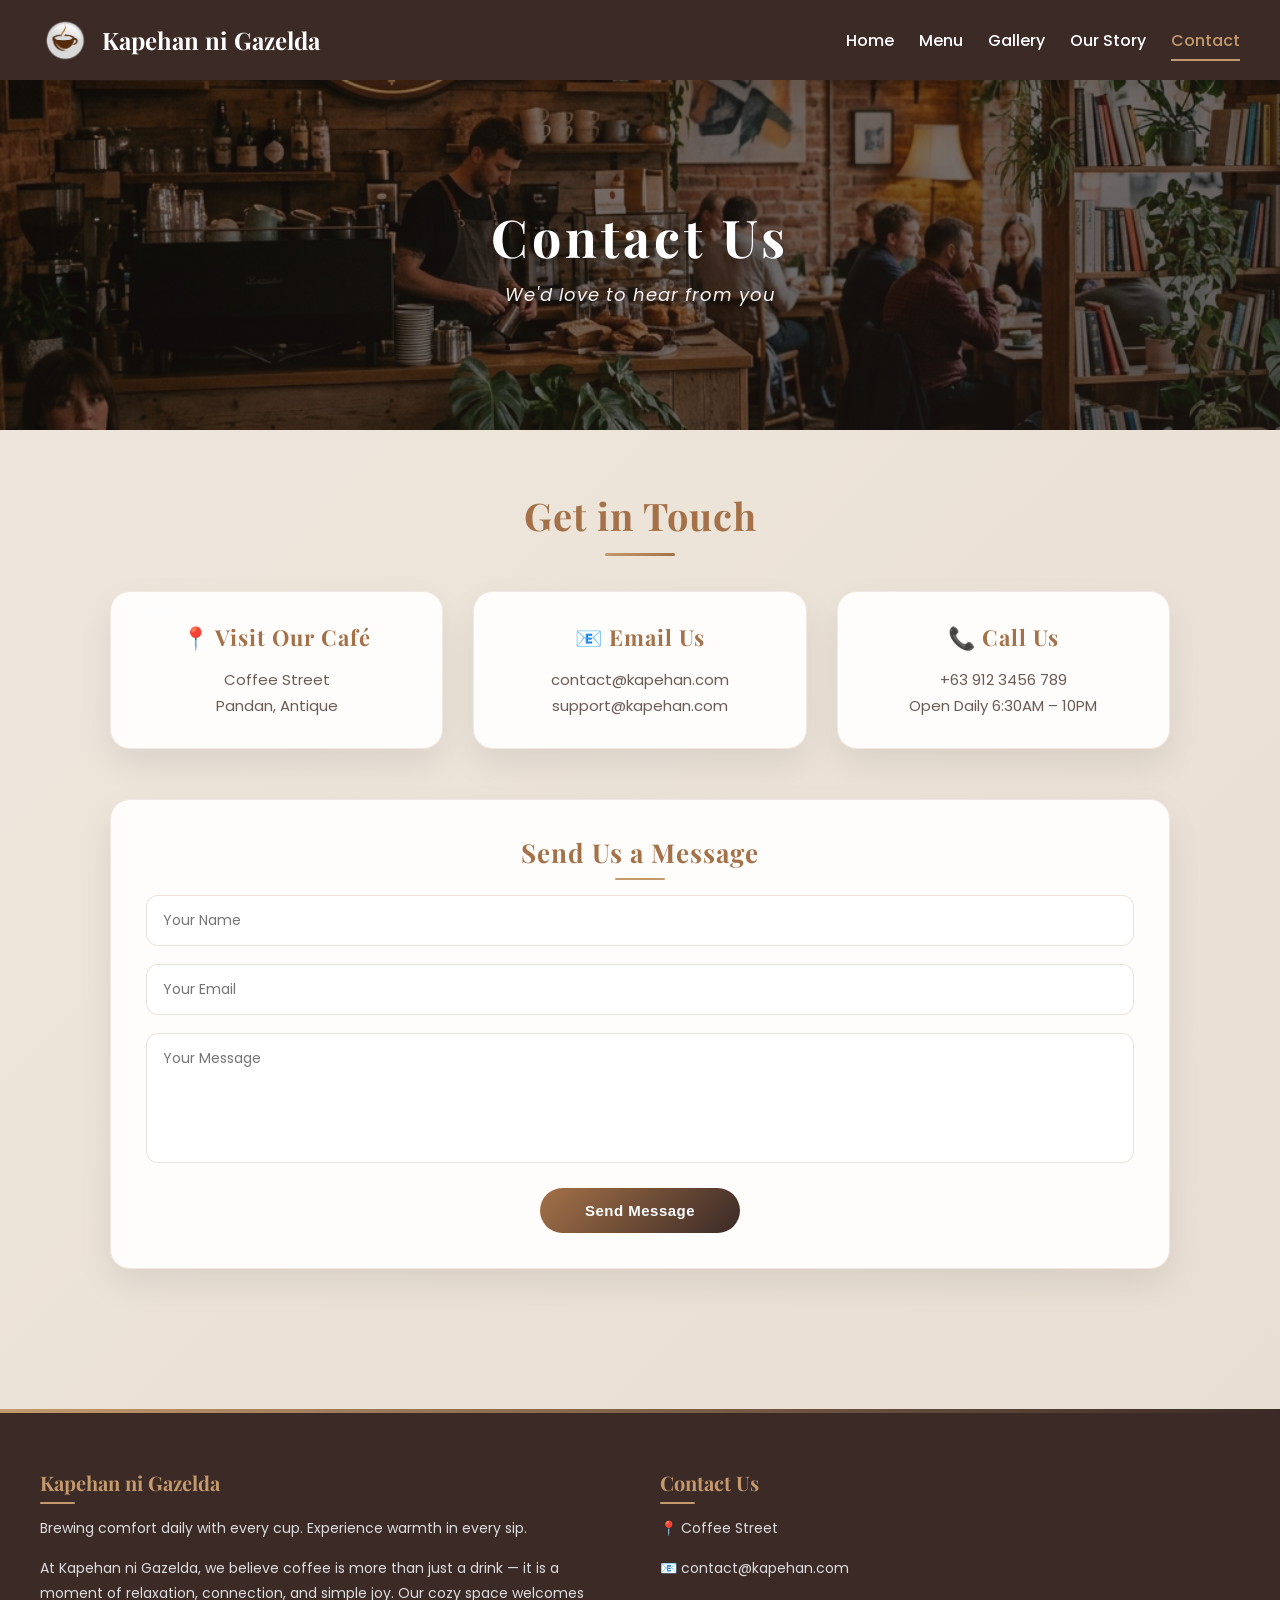
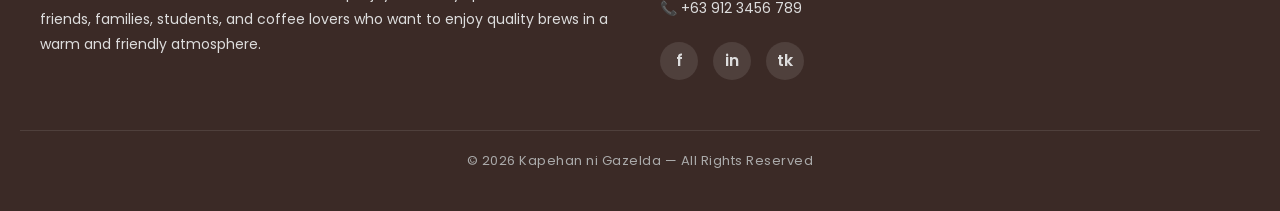
==== contact.html @ 5cd7ff51 "initial upload - gazelda coffee website" ====
<!DOCTYPE html>
<html lang="en">
<head>
<meta charset="UTF-8">
<meta name="viewport" content="width=device-width, initial-scale=1.0">
<title>Kapehan ni Gazelda — Contact</title>
<link href="https://fonts.googleapis.com/css2?family=Playfair+Display:wght@500;600;700;800&family=Poppins:wght@300;400;500;600&display=swap" rel="stylesheet">
<link rel="stylesheet" href="css/style.css">
</head>

<body>

<!-- ===== NAVBAR ===== -->
<div class="topbar">
  <div class="logo">
    <img src="images/logo.png" alt="LOGO"> 
    <span>Kapehan ni Gazelda</span>
  </div>
  <div class="nav">
    <a href="index.html">Home</a>
    <a href="menu.html">Menu</a>
    <a href="gallery.html">Gallery</a>
    <a href="our-story.html">Our Story</a>
    <a href="contact.html" class="active">Contact</a>
  </div>
</div>

<!-- ===== PAGE HEADER ===== -->
<div class="page-header">
  <img src="images/4.png" alt="Contact Header">
  <div class="overlay"></div>
  <div class="header-text">
    <h1>Contact Us</h1>
    <p>We'd love to hear from you</p>
  </div>
</div>

<!-- ===== CONTACT SECTION ===== -->
<section class="contact-section">
  <h2 class="contact-title">Get in Touch</h2>

  <div class="contact-grid">
    <div class="contact-card">
      <h3>📍 Visit Our Café</h3>
      <p>Coffee Street<br>Pandan, Antique</p>
    </div>

    <div class="contact-card">
      <h3>📧 Email Us</h3>
      <p>contact@kapehan.com<br>support@kapehan.com</p>
    </div>

    <div class="contact-card">
      <h3>📞 Call Us</h3>
      <p>+63 912 3456 789<br>Open Daily 6:30AM – 10PM</p>
    </div>
  </div>

  <div class="contact-form">
    <h3>Send Us a Message</h3>
    <input type="text" placeholder="Your Name">
    <input type="email" placeholder="Your Email">
    <textarea placeholder="Your Message"></textarea>
    <button>Send Message</button>
  </div>
</section>

<!-- ===== FOOTER (same sa ibang pages) ===== -->
<footer>
<div class="footer-container">
<div class="footer-col">
<h4>Kapehan ni Gazelda</h4>
<p>Brewing comfort daily with every cup. Experience warmth in every sip.</p>
<p>At Kapehan ni Gazelda, we believe coffee is more than just a drink — it is a moment of relaxation, connection, and simple joy. Our cozy space welcomes friends, families, students, and coffee lovers who want to enjoy quality brews in a warm and friendly atmosphere.</p>
</div>

<div class="footer-col">
<h4>Contact Us</h4>
<p>📍 Coffee Street</p>
<p>📧 contact@kapehan.com</p>
<p>📞 +63 912 3456 789</p>
<div class="social-icons">
<a href="#">f</a>
<a href="#">in</a>
<a href="#">tk</a>
</div>
</div>
</div>
<div class="copyright">
© 2026 Kapehan ni Gazelda — All Rights Reserved
</div>
</footer>

</body>
</html>
---- css/style.css ----
/* ============================================ */
/* KAPEHAN NI GAZELDA - MASTER STYLESHEET      */
/* ============================================ */

/* ===== VARIABLES ===== */
:root {
    --coffee: #3B2A26;
    --coffee-light: #5C4033;
    --accent: #A47148;
    --accent-gold: #C49A6C;
    --bg: #EFE7DE;
    --bg-dark: #E8DDD1;
    --text: #2A2A2A;
    --text-light: #6B5B55;
    --glass-bg: rgba(255, 255, 255, 0.92);
    --glass-border: rgba(164, 113, 72, 0.15);
}

/* ===== RESET & BASE ===== */
* {
    margin: 0;
    padding: 0;
    box-sizing: border-box;
    scroll-behavior: smooth;
}

body {
    font-family: 'Poppins', sans-serif;
    background: linear-gradient(135deg, var(--bg) 0%, var(--bg-dark) 100%);
    color: var(--text);
    overflow-x: hidden;
}

/* ============================================ */
/* ===== TOPBAR / NAVBAR ===== */
/* ============================================ */
.topbar {
    display: flex;
    justify-content: space-between;
    align-items: center;
    padding: 15px 40px;
    background: var(--coffee);
    flex-wrap: wrap;
    gap: 15px;
    position: sticky;
    top: 0;
    z-index: 1000;
    box-shadow: 0 4px 20px rgba(0, 0, 0, 0.1);
}

.logo {
    display: flex;
    align-items: center;
    gap: 12px;
    font-size: 24px;
    font-weight: bold;
    color: white;
    font-family: 'Playfair Display', serif;
}

.logo img {
    width: 50px;
    transition: transform 0.3s ease;
}

.logo:hover img {
    transform: rotate(5deg);
}

.nav {
    display: flex;
    gap: 25px;
    flex-wrap: wrap;
}

.nav a {
    color: white;
    text-decoration: none;
    font-weight: 500;
    transition: 0.3s;
    padding: 8px 0;
    position: relative;
}

.nav a::after {
    content: '';
    position: absolute;
    bottom: 0;
    left: 0;
    width: 0;
    height: 2px;
    background: var(--accent-gold);
    transition: width 0.3s ease;
}

.nav a:hover::after,
.nav a.active::after {
    width: 100%;
}

.nav a:hover {
    color: var(--accent-gold);
}

.nav a.active {
    color: var(--accent-gold);
}

/* ============================================ */
/* ===== PAGE HEADER ===== */
/* ============================================ */
.page-header {
    position: relative;
    text-align: center;
    color: white;
    overflow: hidden;
}

.page-header img {
    width: 100%;
    height: 350px;
    object-fit: cover;
    display: block;
}

.page-header .overlay {
    position: absolute;
    top: 0;
    left: 0;
    width: 100%;
    height: 100%;
    background: linear-gradient(135deg, rgba(30, 20, 18, 0.45) 0%, rgba(30, 20, 18, 0.7) 100%);
}

.page-header .header-text {
    position: absolute;
    top: 50%;
    left: 50%;
    transform: translate(-50%, -50%);
    text-align: center;
    width: 90%;
}

.page-header h1 {
    font-family: 'Playfair Display', serif;
    font-size: 52px;
    letter-spacing: 4px;
    margin-bottom: 10px;
    text-shadow: 2px 2px 12px rgba(0, 0, 0, 0.3);
    font-weight: 700;
}

.page-header p {
    font-size: 18px;
    opacity: 0.95;
    letter-spacing: 1px;
    font-style: italic;
    text-shadow: 1px 1px 4px rgba(0, 0, 0, 0.2);
}

/* ============================================ */
/* ===== HOME PAGE SPECIFIC ===== */
/* ============================================ */

/* Brand & Tagline */
.brand {
    display: flex;
    align-items: center;
    gap: 10px;
    font-size: 38px;
    font-weight: bold;
    margin: 25px;
    color: #5C4033;
    font-family: 'Playfair Display', serif;
    letter-spacing: 2px;
}

.brand img {
    width: 70px;
    transition: transform 0.3s ease;
}

.brand:hover img {
    transform: rotate(5deg);
}

.tagline {
    margin-left: 25px;
    color: var(--coffee-light);
    margin-bottom: 30px;
    font-style: italic;
    position: relative;
    display: inline-block;
}

.tagline::after {
    content: '';
    position: absolute;
    bottom: -8px;
    left: 0;
    width: 40px;
    height: 2px;
    background: var(--accent-gold);
    border-radius: 2px;
}

/* Hero Section - may img tag at overlay */
.hero {
    position: relative;
    text-align: center;
    color: white;
    overflow: hidden;
}

.hero img {
    width: 100%;
    height: 400px;
    object-fit: cover;
    display: block;
}

.hero-overlay {
    position: absolute;
    top: 0;
    left: 0;
    width: 100%;
    height: 100%;
    background: linear-gradient(rgba(0, 0, 0, 0.35), rgba(0, 0, 0, 0.5));
}

.hero-text {
    position: absolute;
    top: 50%;
    left: 50%;
    transform: translate(-50%, -50%);
    text-align: center;
    width: 90%;
}

.hero-text h1 {
    font-size: 48px;
    margin-bottom: 15px;
    font-family: 'Playfair Display', serif;
    letter-spacing: 2px;
    text-shadow: 2px 2px 8px rgba(0, 0, 0, 0.3);
}

.hero-text p {
    font-size: 20px;
    opacity: 0.95;
    text-shadow: 1px 1px 4px rgba(0, 0, 0, 0.2);
}

/* Main Section (Sidebar + Article) */
.home-section {
    display: flex;
    flex-wrap: wrap;
    padding: 50px 20px;
    gap: 30px;
    max-width: 1400px;
    margin: 0 auto;
}

/* Cards (Glassmorphism) */
.card {
    background: var(--glass-bg);
    backdrop-filter: blur(12px);
    border-radius: 24px;
    padding: 35px;
    box-shadow: 0 15px 40px rgba(0, 0, 0, 0.08);
    border: 1px solid var(--glass-border);
    transition: all 0.4s cubic-bezier(0.2, 0.9, 0.4, 1.1);
}

.card:hover {
    transform: translateY(-6px);
    box-shadow: 0 25px 50px rgba(0, 0, 0, 0.12);
    border-color: var(--accent-gold);
}

/* Sidebar Navigation */
.sidebar-nav {
    flex: 1 1 30%;
    min-width: 250px;
}

.sidebar-nav ul {
    list-style: none;
}

.sidebar-nav ul li {
    margin: 20px 0;
}

.sidebar-nav ul li a {
    text-decoration: none;
    color: var(--coffee);
    font-weight: 600;
    font-size: 16px;
    display: block;
    padding: 12px 15px;
    border-radius: 12px;
    transition: all 0.3s ease;
    position: relative;
}

.sidebar-nav ul li a::before {
    content: '';
    position: absolute;
    bottom: 0;
    left: 0;
    width: 0;
    height: 2px;
    background: var(--accent-gold);
    transition: width 0.3s ease;
}

.sidebar-nav ul li a:hover::before {
    width: 30px;
}

.sidebar-nav ul li a:hover {
    background: rgba(164, 113, 72, 0.08);
    color: var(--accent);
    transform: translateX(8px);
}

/* Article */
.article-home {
    flex: 1 1 65%;
    min-width: 300px;
}

.article-home h2 {
    color: var(--coffee);
    margin-bottom: 20px;
    font-family: 'Playfair Display', serif;
    font-size: 32px;
    letter-spacing: 1px;
    position: relative;
    display: inline-block;
}

.article-home h2::after {
    content: '';
    position: absolute;
    bottom: -10px;
    left: 0;
    width: 60px;
    height: 3px;
    background: var(--accent-gold);
    border-radius: 2px;
}

.article-home p {
    margin-bottom: 18px;
    line-height: 1.8;
    color: var(--text-light);
    text-align: justify;
    font-size: 15px;
}

/* CTA Button */
.cta-btn {
    display: inline-block;
    margin-top: 25px;
    padding: 14px 32px;
    border-radius: 50px;
    border: none;
    background: var(--coffee);
    color: white;
    cursor: pointer;
    transition: all 0.3s ease;
    font-weight: 600;
    font-size: 15px;
    letter-spacing: 0.5px;
    position: relative;
    overflow: hidden;
    z-index: 1;
}

.cta-btn::before {
    content: '';
    position: absolute;
    top: 0;
    left: -100%;
    width: 100%;
    height: 100%;
    background: linear-gradient(90deg, transparent, rgba(255, 255, 255, 0.2), transparent);
    transition: left 0.5s ease;
    z-index: -1;
}

.cta-btn:hover::before {
    left: 100%;
}

.cta-btn:hover {
    background: var(--accent);
    transform: translateY(-3px);
    box-shadow: 0 10px 25px rgba(164, 113, 72, 0.4);
}

/* ============================================ */
/* ===== MENU PAGE SPECIFIC ===== */
/* ============================================ */

.menu-intro {
    max-width: 800px;
    margin: 50px auto 20px;
    text-align: center;
    padding: 0 20px;
}

.menu-intro p {
    font-size: 17px;
    line-height: 1.8;
    color: var(--text-light);
    font-style: italic;
}

.category-tabs {
    display: flex;
    justify-content: center;
    flex-wrap: wrap;
    gap: 15px;
    margin: 25px auto 45px;
    padding: 0 20px;
}

.category-tab {
    padding: 10px 28px;
    border-radius: 50px;
    background: rgba(255, 255, 255, 0.7);
    backdrop-filter: blur(10px);
    border: 1px solid var(--glass-border);
    font-weight: 600;
    font-size: 15px;
    cursor: pointer;
    transition: all 0.3s;
    color: var(--coffee);
    font-family: 'Poppins', sans-serif;
}

.category-tab:hover {
    background: var(--accent);
    color: white;
    transform: translateY(-2px);
    box-shadow: 0 8px 20px rgba(164, 113, 72, 0.3);
}

.category-tab.active {
    background: var(--accent);
    color: white;
    border-color: var(--accent);
    box-shadow: 0 4px 15px rgba(164, 113, 72, 0.4);
}

.menu-category {
    max-width: 1200px;
    margin: 0 auto 80px;
    padding: 0 20px;
    display: none;
    animation: fadeInUp 0.6s ease;
}

.menu-category.active-category {
    display: block;
}

.menu-heading {
    text-align: center;
    font-family: 'Playfair Display', serif;
    font-size: 34px;
    color: var(--accent);
    margin-bottom: 45px;
    position: relative;
}

.menu-heading::after {
    content: '';
    position: absolute;
    bottom: -12px;
    left: 50%;
    transform: translateX(-50%);
    width: 70px;
    height: 3px;
    background: var(--accent-gold);
    border-radius: 2px;
}

.menu-grid {
    display: grid;
    grid-template-columns: repeat(4, 1fr);
    gap: 25px;
}

.menu-card {
    background: var(--glass-bg);
    backdrop-filter: blur(12px);
    border-radius: 20px;
    overflow: hidden;
    box-shadow: 0 15px 35px rgba(0, 0, 0, 0.08);
    transition: all 0.4s cubic-bezier(0.2, 0.9, 0.4, 1.1);
    cursor: pointer;
    border: 1px solid var(--glass-border);
    position: relative;
}

.menu-card:hover {
    transform: translateY(-8px);
    box-shadow: 0 25px 50px rgba(0, 0, 0, 0.15);
    border-color: var(--accent);
}

.menu-badge {
    position: absolute;
    top: 12px;
    right: 12px;
    background: linear-gradient(135deg, var(--accent-gold), var(--accent));
    color: white;
    padding: 4px 10px;
    border-radius: 50px;
    font-size: 10px;
    font-weight: 600;
    z-index: 2;
    letter-spacing: 1px;
    box-shadow: 0 2px 8px rgba(0, 0, 0, 0.2);
}

.menu-card img {
    width: 100%;
    height: 200px;
    object-fit: cover;
    transition: transform 0.5s;
}

.menu-card:hover img {
    transform: scale(1.08);
}

.menu-info {
    padding: 16px;
}

.menu-title {
    font-family: 'Playfair Display', serif;
    font-size: 18px;
    color: var(--coffee);
    margin-bottom: 8px;
    font-weight: 700;
}

.menu-desc {
    font-size: 12px;
    margin-bottom: 10px;
    color: var(--text-light);
    line-height: 1.5;
}

.menu-price {
    font-weight: 700;
    color: var(--accent);
    font-size: 16px;
    display: inline-block;
    border-top: 2px solid var(--accent-gold);
    padding-top: 6px;
}

/* ============================================ */
/* ===== GALLERY PAGE SPECIFIC ===== */
/* ============================================ */

.gallery-section {
    max-width: 1300px;
    margin: auto;
    padding: 70px 20px;
    animation: fadeInUp 0.8s ease;
}

.gallery-title {
    text-align: center;
    font-family: 'Playfair Display', serif;
    font-size: 38px;
    color: var(--accent);
    margin-bottom: 50px;
    position: relative;
    letter-spacing: 1px;
}

.gallery-title::after {
    content: '';
    position: absolute;
    bottom: -15px;
    left: 50%;
    transform: translateX(-50%);
    width: 70px;
    height: 3px;
    background: linear-gradient(90deg, var(--accent-gold), var(--accent));
    border-radius: 2px;
}

.gallery-grid {
    display: grid;
    grid-template-columns: repeat(auto-fit, minmax(280px, 1fr));
    gap: 30px;
}

.gallery-card {
    position: relative;
    overflow: hidden;
    border-radius: 20px;
    background: var(--glass-bg);
    backdrop-filter: blur(12px);
    box-shadow: 0 15px 35px rgba(0, 0, 0, 0.1);
    transition: all 0.4s cubic-bezier(0.2, 0.9, 0.4, 1.1);
    cursor: pointer;
    border: 1px solid var(--glass-border);
    animation: fadeInUp 0.6s ease backwards;
}

.gallery-card:nth-child(1) { animation-delay: 0.05s; }
.gallery-card:nth-child(2) { animation-delay: 0.1s; }
.gallery-card:nth-child(3) { animation-delay: 0.15s; }
.gallery-card:nth-child(4) { animation-delay: 0.2s; }
.gallery-card:nth-child(5) { animation-delay: 0.25s; }
.gallery-card:nth-child(6) { animation-delay: 0.3s; }
.gallery-card:nth-child(7) { animation-delay: 0.35s; }
.gallery-card:nth-child(8) { animation-delay: 0.4s; }
.gallery-card:nth-child(9) { animation-delay: 0.45s; }
.gallery-card:nth-child(10) { animation-delay: 0.5s; }
.gallery-card:nth-child(11) { animation-delay: 0.55s; }
.gallery-card:nth-child(12) { animation-delay: 0.6s; }
.gallery-card:nth-child(13) { animation-delay: 0.65s; }
.gallery-card:nth-child(14) { animation-delay: 0.7s; }
.gallery-card:nth-child(15) { animation-delay: 0.75s; }

.gallery-card::before {
    content: '';
    position: absolute;
    top: 0;
    left: 0;
    width: 100%;
    height: 100%;
    background: linear-gradient(135deg, rgba(59, 42, 38, 0.2) 0%, rgba(59, 42, 38, 0.6) 100%);
    opacity: 0;
    transition: opacity 0.4s ease;
    z-index: 1;
}

.gallery-card::after {
    content: '';
    position: absolute;
    bottom: 0;
    left: 0;
    right: 0;
    height: 50%;
    background: linear-gradient(to top, rgba(59, 42, 38, 0.8), transparent);
    opacity: 0;
    transition: opacity 0.4s ease;
    z-index: 1;
}

.gallery-card:hover {
    transform: translateY(-8px);
    box-shadow: 0 25px 40px rgba(0, 0, 0, 0.2);
    border-color: var(--accent-gold);
}

.gallery-card:hover::before {
    opacity: 1;
}

.gallery-card:hover::after {
    opacity: 0.7;
}

.gallery-card img {
    width: 100%;
    height: 260px;
    object-fit: cover;
    display: block;
    transition: transform 0.5s ease;
}

.gallery-card:hover img {
    transform: scale(1.05);
}

/* ============================================ */
/* ===== OUR STORY PAGE SPECIFIC ===== */
/* ============================================ */

.story-section {
    max-width: 1200px;
    margin: auto;
    padding: 80px 20px;
    display: flex;
    flex-direction: column;
    gap: 60px;
}

.story-card {
    display: flex;
    gap: 50px;
    align-items: center;
    background: white;
    border-radius: 24px;
    overflow: hidden;
    box-shadow: 0 15px 40px rgba(0, 0, 0, 0.08);
    opacity: 0;
    transform: translateY(50px);
    transition: opacity 0.8s ease, transform 0.8s ease;
    border: 1px solid rgba(164, 113, 72, 0.15);
}

.story-card.show {
    opacity: 1;
    transform: translateY(0);
}

.story-card:hover {
    transform: translateY(-8px);
    box-shadow: 0 25px 50px rgba(0, 0, 0, 0.15);
}

.story-card.reverse {
    flex-direction: row-reverse;
}

.story-image {
    flex: 1;
    overflow: hidden;
    min-height: 380px;
}

.story-image img {
    width: 100%;
    height: 100%;
    object-fit: cover;
    transition: transform 0.6s ease;
    display: block;
}

.story-card:hover .story-image img {
    transform: scale(1.05);
}

.story-content {
    flex: 1;
    padding: 40px;
}

.story-number {
    font-family: 'Playfair Display', serif;
    font-size: 14px;
    letter-spacing: 3px;
    color: var(--accent-gold);
    margin-bottom: 15px;
    text-transform: uppercase;
}

.story-content h2 {
    font-family: 'Playfair Display', serif;
    font-size: 32px;
    color: var(--coffee);
    margin-bottom: 20px;
    font-weight: 700;
    position: relative;
    display: inline-block;
}

.story-content h2::after {
    content: '';
    position: absolute;
    bottom: -8px;
    left: 0;
    width: 60px;
    height: 3px;
    background: var(--accent-gold);
    border-radius: 2px;
}

.story-content p {
    font-size: 16px;
    line-height: 1.8;
    color: var(--text-light);
    margin-bottom: 0;
    text-align: justify;
}

.story-quote {
    text-align: center;
    padding: 40px 20px;
    background: linear-gradient(135deg, var(--bg-dark), var(--bg));
    border-radius: 24px;
    margin: 20px 0;
}

.story-quote p {
    font-family: 'Playfair Display', serif;
    font-size: 24px;
    font-style: italic;
    color: var(--coffee);
    max-width: 700px;
    margin: 0 auto;
    line-height: 1.5;
}

.story-quote span {
    display: block;
    margin-top: 15px;
    font-size: 14px;
    color: var(--accent);
    letter-spacing: 2px;
}

/* ============================================ */
/* ===== CONTACT PAGE SPECIFIC ===== */
/* ============================================ */

.contact-section {
    max-width: 1100px;
    margin: auto;
    padding: 60px 20px;
    animation: fadeInUp 0.8s ease;
}

.contact-title {
    text-align: center;
    font-family: 'Playfair Display', serif;
    font-size: 38px;
    color: var(--accent);
    margin-bottom: 50px;
    position: relative;
    letter-spacing: 1px;
}

.contact-title::after {
    content: '';
    position: absolute;
    bottom: -15px;
    left: 50%;
    transform: translateX(-50%);
    width: 70px;
    height: 3px;
    background: linear-gradient(90deg, var(--accent-gold), var(--accent));
    border-radius: 2px;
}

.contact-grid {
    display: grid;
    grid-template-columns: repeat(auto-fit, minmax(280px, 1fr));
    gap: 30px;
    margin-bottom: 50px;
}

.contact-card {
    background: var(--glass-bg);
    backdrop-filter: blur(12px);
    padding: 30px;
    border-radius: 20px;
    box-shadow: 0 15px 35px rgba(0, 0, 0, 0.08);
    transition: all 0.4s cubic-bezier(0.2, 0.9, 0.4, 1.1);
    border: 1px solid var(--glass-border);
    text-align: center;
    animation: fadeInUp 0.6s ease backwards;
}

.contact-card:nth-child(1) { animation-delay: 0.1s; }
.contact-card:nth-child(2) { animation-delay: 0.2s; }
.contact-card:nth-child(3) { animation-delay: 0.3s; }

.contact-card:hover {
    transform: translateY(-8px);
    box-shadow: 0 25px 50px rgba(0, 0, 0, 0.12);
    border-color: var(--accent-gold);
}

.contact-card h3 {
    font-family: 'Playfair Display', serif;
    font-size: 22px;
    margin-bottom: 15px;
    color: var(--accent);
    letter-spacing: 1px;
}

.contact-card p {
    font-size: 15px;
    line-height: 1.7;
    color: var(--text-light);
}

.contact-form {
    background: var(--glass-bg);
    backdrop-filter: blur(12px);
    padding: 35px;
    border-radius: 20px;
    box-shadow: 0 15px 35px rgba(0, 0, 0, 0.08);
    border: 1px solid var(--glass-border);
    transition: 0.3s ease;
    animation: fadeInUp 0.6s ease 0.4s backwards;
}

.contact-form:hover {
    box-shadow: 0 20px 40px rgba(0, 0, 0, 0.12);
}

.contact-form h3 {
    font-family: 'Playfair Display', serif;
    font-size: 26px;
    margin-bottom: 25px;
    color: var(--accent);
    text-align: center;
    letter-spacing: 1px;
    position: relative;
    display: inline-block;
    width: 100%;
}

.contact-form h3::after {
    content: '';
    position: absolute;
    bottom: -10px;
    left: 50%;
    transform: translateX(-50%);
    width: 50px;
    height: 2px;
    background: var(--accent-gold);
    border-radius: 2px;
}

.contact-form input,
.contact-form textarea {
    width: 100%;
    padding: 14px 16px;
    margin-bottom: 18px;
    border: 1px solid rgba(164, 113, 72, 0.2);
    border-radius: 12px;
    font-family: 'Poppins', sans-serif;
    font-size: 14px;
    transition: all 0.3s ease;
    background: white;
}

.contact-form input:focus,
.contact-form textarea:focus {
    outline: none;
    border-color: var(--accent);
    box-shadow: 0 0 0 3px rgba(164, 113, 72, 0.1);
}

.contact-form textarea {
    resize: none;
    height: 130px;
}

.contact-form button {
    background: linear-gradient(135deg, var(--accent), var(--coffee));
    color: white;
    border: none;
    padding: 14px 35px;
    border-radius: 50px;
    cursor: pointer;
    font-weight: 600;
    font-size: 15px;
    transition: all 0.3s ease;
    letter-spacing: 0.5px;
    width: 100%;
    max-width: 200px;
    display: block;
    margin: 0 auto;
}

.contact-form button:hover {
    transform: translateY(-3px);
    box-shadow: 0 10px 25px rgba(164, 113, 72, 0.4);
    background: linear-gradient(135deg, var(--coffee), var(--accent));
}

/* ============================================ */
/* ===== FOOTER (SAME FOR ALL PAGES) ===== */
/* ============================================ */
footer {
    background: var(--coffee);
    color: white;
    padding: 60px 20px 40px;
    margin-top: 80px;
    position: relative;
}

footer::before {
    content: '';
    position: absolute;
    top: 0;
    left: 0;
    width: 100%;
    height: 4px;
    background: linear-gradient(90deg, var(--accent-gold), transparent);
}

.footer-container {
    max-width: 1200px;
    margin: auto;
    display: flex;
    flex-wrap: wrap;
    gap: 40px;
    justify-content: space-between;
}

.footer-col {
    flex: 1;
    min-width: 250px;
}

.footer-col h4 {
    font-size: 20px;
    margin-bottom: 20px;
    color: var(--accent-gold);
    font-family: 'Playfair Display', serif;
    position: relative;
    display: inline-block;
}

.footer-col h4::after {
    content: '';
    position: absolute;
    bottom: -8px;
    left: 0;
    width: 35px;
    height: 2px;
    background: var(--accent-gold);
    border-radius: 2px;
}

.footer-col p {
    color: #ddd;
    font-size: 14px;
    line-height: 1.8;
    margin-bottom: 15px;
}

.social-icons {
    display: flex;
    gap: 15px;
    margin-top: 20px;
}

.social-icons a {
    display: inline-block;
    width: 38px;
    height: 38px;
    background: rgba(255, 255, 255, 0.1);
    text-align: center;
    line-height: 38px;
    border-radius: 50%;
    text-decoration: none;
    color: #ddd;
    transition: all 0.3s ease;
    font-weight: 600;
}

.social-icons a:hover {
    background: var(--accent-gold);
    color: var(--coffee);
    transform: translateY(-4px);
    box-shadow: 0 5px 15px rgba(0, 0, 0, 0.2);
}

.copyright {
    text-align: center;
    margin-top: 50px;
    padding-top: 20px;
    border-top: 1px solid rgba(255, 255, 255, 0.1);
    font-size: 13px;
    color: #aaa;
    letter-spacing: 0.5px;
}

/* ============================================ */
/* ===== ANIMATIONS ===== */
/* ============================================ */
@keyframes fadeInUp {
    from {
        opacity: 0;
        transform: translateY(30px);
    }
    to {
        opacity: 1;
        transform: translateY(0);
    }
}

/* ============================================ */
/* ===== RESPONSIVE ===== */
/* ============================================ */

/* Tablet (992px) */
@media (max-width: 992px) {
    .brand {
        font-size: 28px;
    }
    .brand img {
        width: 50px;
    }
    .hero h1 {
        font-size: 42px;
    }
    .article-home h2 {
        font-size: 28px;
    }

    .topbar {
        padding: 15px 20px;
    }
    .logo {
        font-size: 20px;
    }
    .logo img {
        width: 40px;
    }

    .page-header img {
        height: 280px;
    }
    .page-header h1 {
        font-size: 42px;
        letter-spacing: 3px;
    }

    .menu-heading {
        font-size: 30px;
    }
    .menu-grid {
        grid-template-columns: repeat(3, 1fr);
        gap: 20px;
    }

    .gallery-title {
        font-size: 32px;
    }
    .gallery-grid {
        gap: 25px;
    }

    .story-card {
        gap: 30px;
    }
    .story-content {
        padding: 30px;
    }
    .story-content h2 {
        font-size: 28px;
    }
    .story-quote p {
        font-size: 20px;
    }

    .contact-title {
        font-size: 32px;
    }
    .contact-card h3 {
        font-size: 20px;
    }
}

/* Mobile (768px) */
@media (max-width: 768px) {
    .sidebar-nav, .article-home {
        flex: 1 1 100%;
    }
    .brand {
        font-size: 22px;
        flex-wrap: wrap;
        justify-content: center;
        text-align: center;
        margin: 15px;
    }
    .tagline {
        margin-left: 0;
        text-align: center;
        margin-bottom: 20px;
        display: block;
    }
    .tagline::after {
        left: 50%;
        transform: translateX(-50%);
        width: 60px;
        bottom: -10px;
    }
    .hero {
        padding: 60px 15px;
    }
    .hero h1 {
        font-size: 32px;
        letter-spacing: 2px;
    }
    .hero p {
        font-size: 15px;
    }
    .home-section {
        padding: 30px 15px;
        gap: 20px;
    }
    .card {
        padding: 25px;
    }
    .article-home h2 {
        font-size: 24px;
        text-align: center;
        display: block;
    }
    .article-home h2::after {
        left: 50%;
        transform: translateX(-50%);
        width: 50px;
    }
    .article-home p {
        text-align: left;
        font-size: 14px;
    }
    .cta-btn {
        display: block;
        text-align: center;
        width: 100%;
    }

    .topbar {
        flex-direction: column;
        text-align: center;
    }
    .nav {
        justify-content: center;
    }

    .page-header img {
        height: 220px;
    }
    .page-header h1 {
        font-size: 32px;
        letter-spacing: 2px;
    }
    .page-header p {
        font-size: 15px;
    }

    .menu-intro p {
        font-size: 14px;
    }
    .category-tabs {
        gap: 10px;
        margin: 20px auto 30px;
    }
    .category-tab {
        padding: 8px 18px;
        font-size: 13px;
    }
    .menu-grid {
        grid-template-columns: repeat(2, 1fr);
        gap: 15px;
    }
    .menu-heading {
        font-size: 26px;
        margin-bottom: 30px;
    }
    .menu-card img {
        height: 160px;
    }

    .gallery-section {
        padding: 50px 15px;
    }
    .gallery-title {
        font-size: 28px;
        margin-bottom: 35px;
    }
    .gallery-title::after {
        width: 50px;
        bottom: -12px;
    }
    .gallery-grid {
        grid-template-columns: repeat(auto-fit, minmax(240px, 1fr));
        gap: 20px;
    }
    .gallery-card img {
        height: 200px;
    }

    .story-section {
        padding: 50px 15px;
        gap: 40px;
    }
    .story-card {
        flex-direction: column;
        gap: 0;
    }
    .story-card.reverse {
        flex-direction: column;
    }
    .story-image {
        min-height: 250px;
        width: 100%;
    }
    .story-content {
        padding: 25px;
    }
    .story-content h2 {
        font-size: 24px;
    }
    .story-content p {
        font-size: 14px;
    }
    .story-quote p {
        font-size: 18px;
        padding: 0 15px;
    }

    .contact-section {
        padding: 50px 15px;
    }
    .contact-title {
        font-size: 28px;
        margin-bottom: 35px;
    }
    .contact-title::after {
        width: 50px;
        bottom: -12px;
    }
    .contact-grid {
        gap: 20px;
        margin-bottom: 35px;
    }
    .contact-card {
        padding: 22px;
    }
    .contact-card p {
        font-size: 14px;
    }
    .contact-form {
        padding: 25px;
    }
    .contact-form h3 {
        font-size: 22px;
    }

    .footer-container {
        flex-direction: column;
        text-align: center;
        align-items: center;
    }
    .footer-col {
        width: 100%;
    }
    .footer-col h4::after {
        left: 50%;
        transform: translateX(-50%);
        width: 40px;
    }
    .social-icons {
        justify-content: center;
    }
}

/* Mobile Small (480px) */
@media (max-width: 480px) {
    .brand {
        font-size: 18px;
    }
    .brand img {
        width: 40px;
    }
    .tagline {
        font-size: 14px;
    }
    .hero h1 {
        font-size: 24px;
        letter-spacing: 1px;
    }
    .hero p {
        font-size: 13px;
    }
    .sidebar-nav ul li a {
        font-size: 14px;
        padding: 10px 12px;
    }
    .article-home p {
        font-size: 13px;
    }
    .cta-btn {
        padding: 12px 24px;
        font-size: 14px;
    }

    .page-header img {
        height: 180px;
    }
    .page-header h1 {
        font-size: 24px;
        letter-spacing: 1px;
    }
    .page-header p {
        font-size: 13px;
    }

    .category-tab {
        padding: 6px 14px;
        font-size: 12px;
    }
    .menu-grid {
        grid-template-columns: 1fr;
    }
    .menu-title {
        font-size: 18px;
    }
    .menu-price {
        font-size: 16px;
    }

    .gallery-title {
        font-size: 24px;
    }
    .gallery-grid {
        grid-template-columns: 1fr;
        gap: 18px;
    }
    .gallery-card img {
        height: 220px;
    }

    .story-section {
        padding: 40px 15px;
        gap: 30px;
    }
    .story-content h2 {
        font-size: 20px;
    }
    .story-content p {
        font-size: 13px;
    }
    .story-quote p {
        font-size: 16px;
    }

    .contact-title {
        font-size: 24px;
    }
    .contact-card {
        padding: 18px;
    }
    .contact-card h3 {
        font-size: 18px;
    }
    .contact-card p {
        font-size: 13px;
    }
    .contact-form {
        padding: 20px;
    }
    .contact-form h3 {
        font-size: 20px;
    }
    .contact-form input,
    .contact-form textarea {
        padding: 12px 14px;
        font-size: 13px;
    }
    .contact-form button {
        padding: 12px 25px;
        font-size: 14px;
        max-width: 100%;
    }

    .footer-col h4 {
        font-size: 18px;
    }
    .footer-col p {
        font-size: 12px;
    }
}
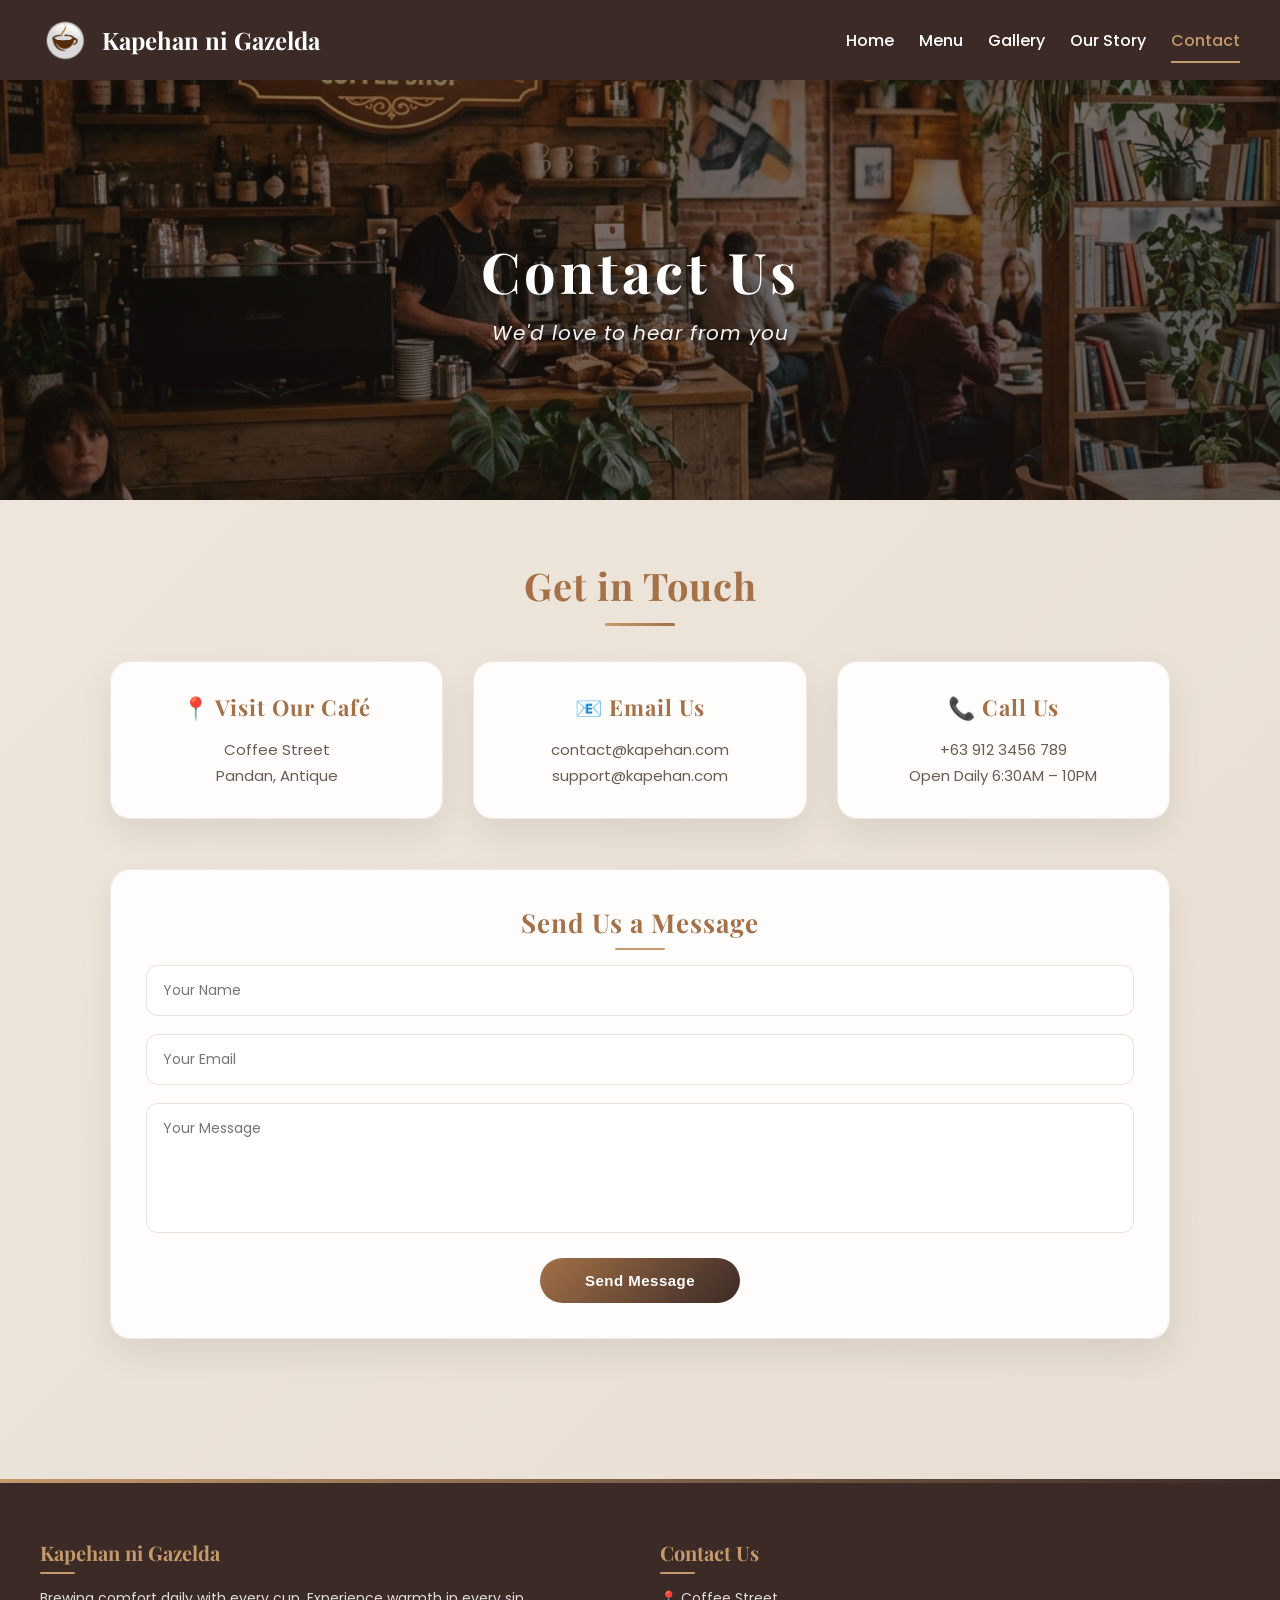
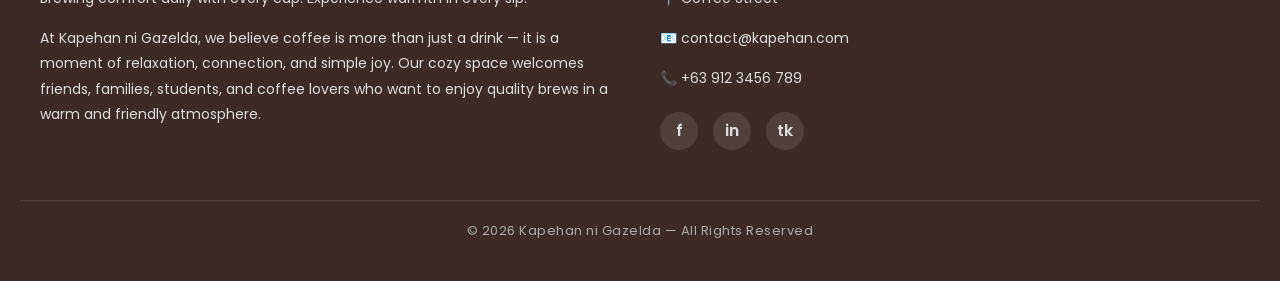
==== commit 1d8b11cd: "added hamburger menu js and updated files" ====
--- a/contact.html
+++ b/contact.html
@@ -6,6 +6,7 @@
 <title>Kapehan ni Gazelda — Contact</title>
 <link href="https://fonts.googleapis.com/css2?family=Playfair+Display:wght@500;600;700;800&family=Poppins:wght@300;400;500;600&display=swap" rel="stylesheet">
 <link rel="stylesheet" href="css/style.css">
+<script src="js/script.js" defer></script>
 </head>
 
 <body>
@@ -15,6 +16,11 @@
   <div class="logo">
     <img src="images/logo.png" alt="LOGO"> 
     <span>Kapehan ni Gazelda</span>
+  </div>
+  <div class="hamburger">
+    <span></span>
+    <span></span>
+    <span></span>
   </div>
   <div class="nav">
     <a href="index.html">Home</a>
--- a/css/style.css
+++ b/css/style.css
@@ -32,7 +32,7 @@
 }
 
 /* ============================================ */
-/* ===== TOPBAR / NAVBAR ===== */
+/* ===== TOPBAR / NAVBAR with HAMBURGER ===== */
 /* ============================================ */
 .topbar {
     display: flex;
@@ -67,6 +67,23 @@
     transform: rotate(5deg);
 }
 
+/* Hamburger Menu Button - hidden on desktop */
+.hamburger {
+    display: none;
+    flex-direction: column;
+    cursor: pointer;
+    gap: 5px;
+}
+
+.hamburger span {
+    width: 28px;
+    height: 3px;
+    background: white;
+    border-radius: 3px;
+    transition: all 0.3s ease;
+}
+
+/* Navigation Menu */
 .nav {
     display: flex;
     gap: 25px;
@@ -85,7 +102,7 @@
 .nav a::after {
     content: '';
     position: absolute;
-    bottom: 0;
+    bottom: -2px;
     left: 0;
     width: 0;
     height: 2px;
@@ -98,16 +115,62 @@
     width: 100%;
 }
 
-.nav a:hover {
-    color: var(--accent-gold);
-}
-
+.nav a:hover,
 .nav a.active {
     color: var(--accent-gold);
 }
 
-/* ============================================ */
-/* ===== PAGE HEADER ===== */
+.nav a.active {
+    color: var(--accent-gold);
+}
+
+/* Mobile Responsive Navbar */
+@media (max-width: 768px) {
+    .hamburger {
+        display: flex;
+    }
+    
+    .nav {
+        position: fixed;
+        top: 70px;
+        left: -100%;
+        width: 100%;
+        height: calc(100vh - 70px);
+        background: var(--coffee);
+        flex-direction: column;
+        align-items: center;
+        justify-content: flex-start;
+        padding-top: 40px;
+        gap: 25px;
+        transition: left 0.3s ease;
+        z-index: 999;
+    }
+    
+    .nav.active {
+        left: 0;
+    }
+    
+    .nav a {
+        font-size: 18px;
+        padding: 12px;
+    }
+    
+    /* Hamburger animation when active */
+    .hamburger.active span:nth-child(1) {
+        transform: rotate(45deg) translate(5px, 5px);
+    }
+    
+    .hamburger.active span:nth-child(2) {
+        opacity: 0;
+    }
+    
+    .hamburger.active span:nth-child(3) {
+        transform: rotate(-45deg) translate(7px, -6px);
+    }
+}
+
+/* ============================================ */
+/* ===== PAGE HEADER (UPDATED HEIGHTS & FONTS) ===== */
 /* ============================================ */
 .page-header {
     position: relative;
@@ -118,7 +181,7 @@
 
 .page-header img {
     width: 100%;
-    height: 350px;
+    height: 420px;
     object-fit: cover;
     display: block;
 }
@@ -143,7 +206,7 @@
 
 .page-header h1 {
     font-family: 'Playfair Display', serif;
-    font-size: 52px;
+    font-size: 56px;
     letter-spacing: 4px;
     margin-bottom: 10px;
     text-shadow: 2px 2px 12px rgba(0, 0, 0, 0.3);
@@ -151,7 +214,7 @@
 }
 
 .page-header p {
-    font-size: 18px;
+    font-size: 20px;
     opacity: 0.95;
     letter-spacing: 1px;
     font-style: italic;
@@ -214,7 +277,7 @@
 
 .hero img {
     width: 100%;
-    height: 400px;
+    height: 450px;
     object-fit: cover;
     display: block;
 }
@@ -238,7 +301,7 @@
 }
 
 .hero-text h1 {
-    font-size: 48px;
+    font-size: 56px;
     margin-bottom: 15px;
     font-family: 'Playfair Display', serif;
     letter-spacing: 2px;
@@ -1092,7 +1155,7 @@
 }
 
 /* ============================================ */
-/* ===== RESPONSIVE ===== */
+/* ===== RESPONSIVE (UPDATED HEADER SIZES) ===== */
 /* ============================================ */
 
 /* Tablet (992px) */
@@ -1103,7 +1166,7 @@
     .brand img {
         width: 50px;
     }
-    .hero h1 {
+    .hero-text h1 {
         font-size: 42px;
     }
     .article-home h2 {
@@ -1120,12 +1183,20 @@
         width: 40px;
     }
 
+    /* Updated header heights */
     .page-header img {
-        height: 280px;
-    }
+        height: 300px;
+    }
+    .hero img {
+        height: 350px;
+    }
+    
     .page-header h1 {
-        font-size: 42px;
+        font-size: 46px;
         letter-spacing: 3px;
+    }
+    .page-header p {
+        font-size: 18px;
     }
 
     .menu-heading {
@@ -1188,16 +1259,19 @@
         width: 60px;
         bottom: -10px;
     }
-    .hero {
-        padding: 60px 15px;
-    }
-    .hero h1 {
+    
+    /* Updated hero mobile */
+    .hero img {
+        height: 280px;
+    }
+    .hero-text h1 {
         font-size: 32px;
         letter-spacing: 2px;
     }
-    .hero p {
+    .hero-text p {
         font-size: 15px;
     }
+    
     .home-section {
         padding: 30px 15px;
         gap: 20px;
@@ -1225,23 +1299,16 @@
         width: 100%;
     }
 
-    .topbar {
-        flex-direction: column;
-        text-align: center;
-    }
-    .nav {
-        justify-content: center;
-    }
-
+    /* Updated page header mobile */
     .page-header img {
-        height: 220px;
+        height: 250px;
     }
     .page-header h1 {
-        font-size: 32px;
+        font-size: 34px;
         letter-spacing: 2px;
     }
     .page-header p {
-        font-size: 15px;
+        font-size: 16px;
     }
 
     .menu-intro p {
@@ -1372,13 +1439,18 @@
     .tagline {
         font-size: 14px;
     }
-    .hero h1 {
+    
+    .hero img {
+        height: 220px;
+    }
+    .hero-text h1 {
         font-size: 24px;
         letter-spacing: 1px;
     }
-    .hero p {
+    .hero-text p {
         font-size: 13px;
     }
+    
     .sidebar-nav ul li a {
         font-size: 14px;
         padding: 10px 12px;
@@ -1392,14 +1464,14 @@
     }
 
     .page-header img {
-        height: 180px;
+        height: 200px;
     }
     .page-header h1 {
-        font-size: 24px;
+        font-size: 26px;
         letter-spacing: 1px;
     }
     .page-header p {
-        font-size: 13px;
+        font-size: 14px;
     }
 
     .category-tab {
